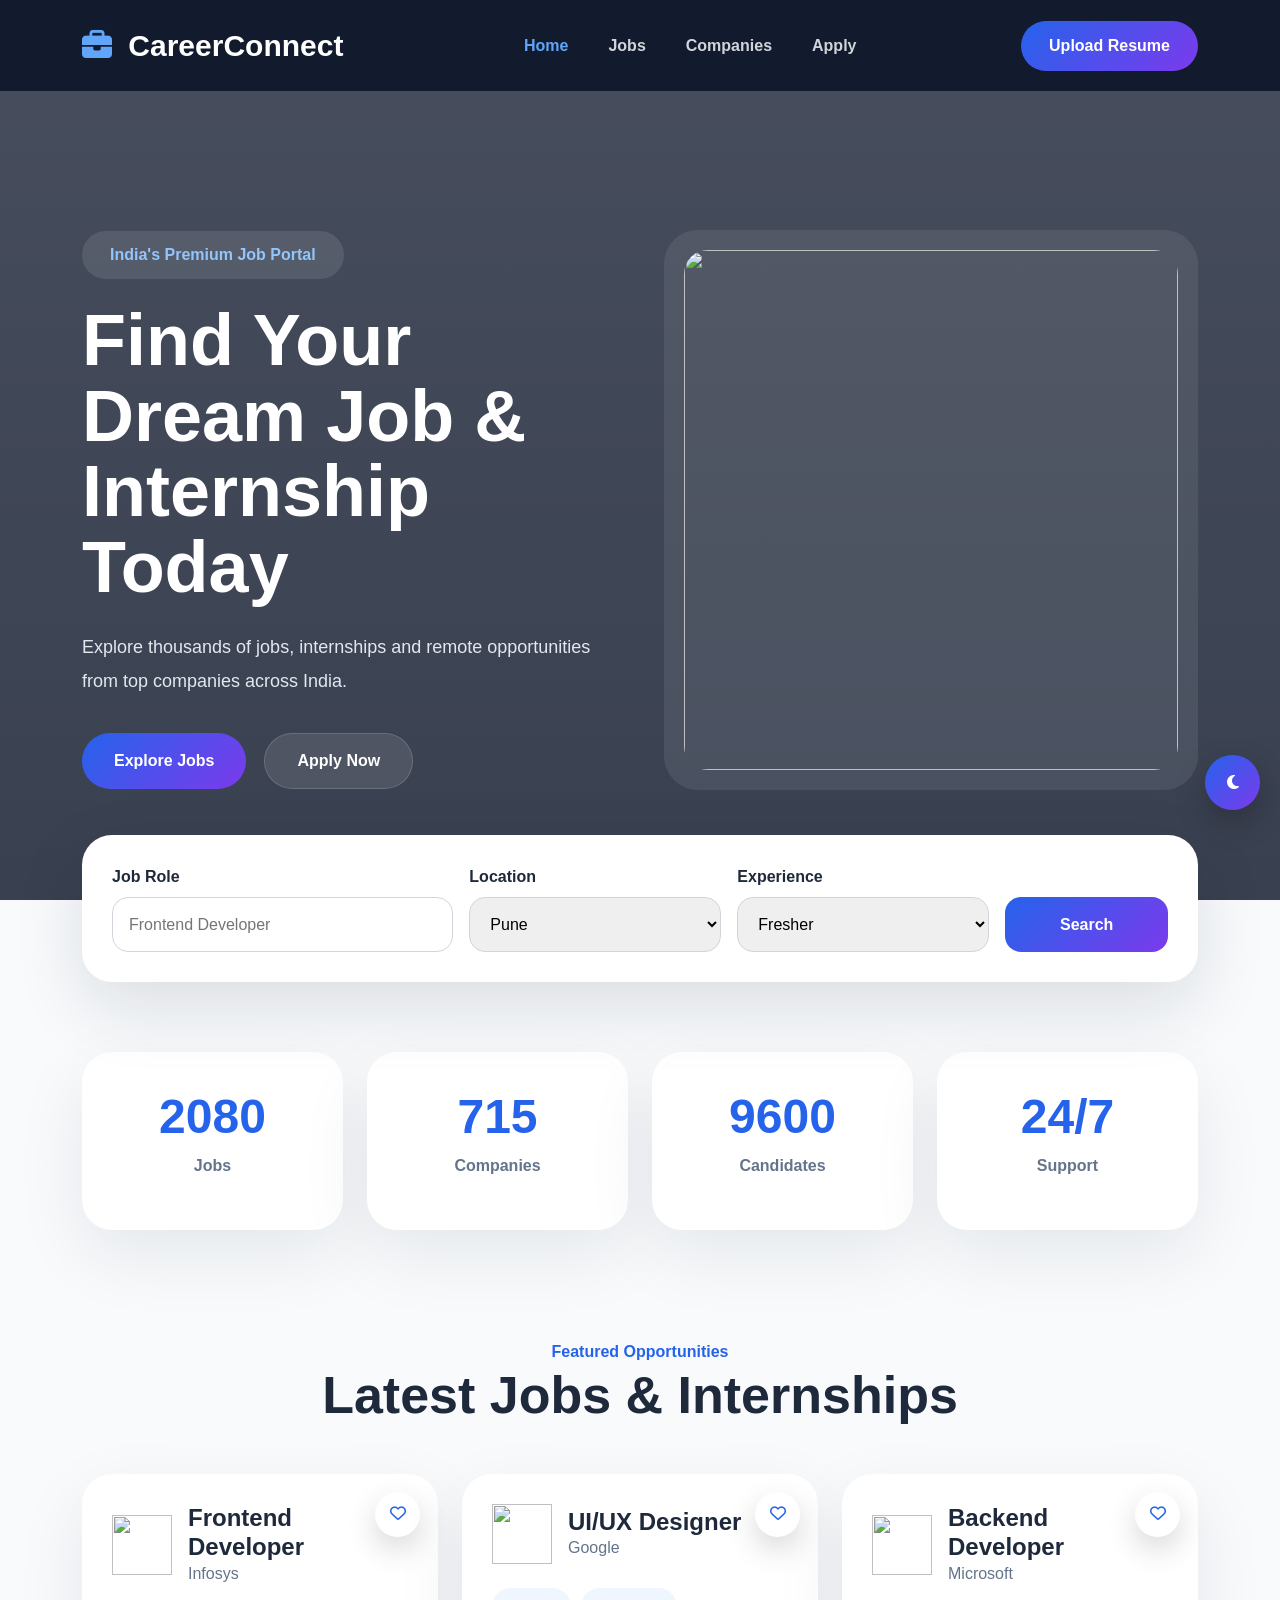
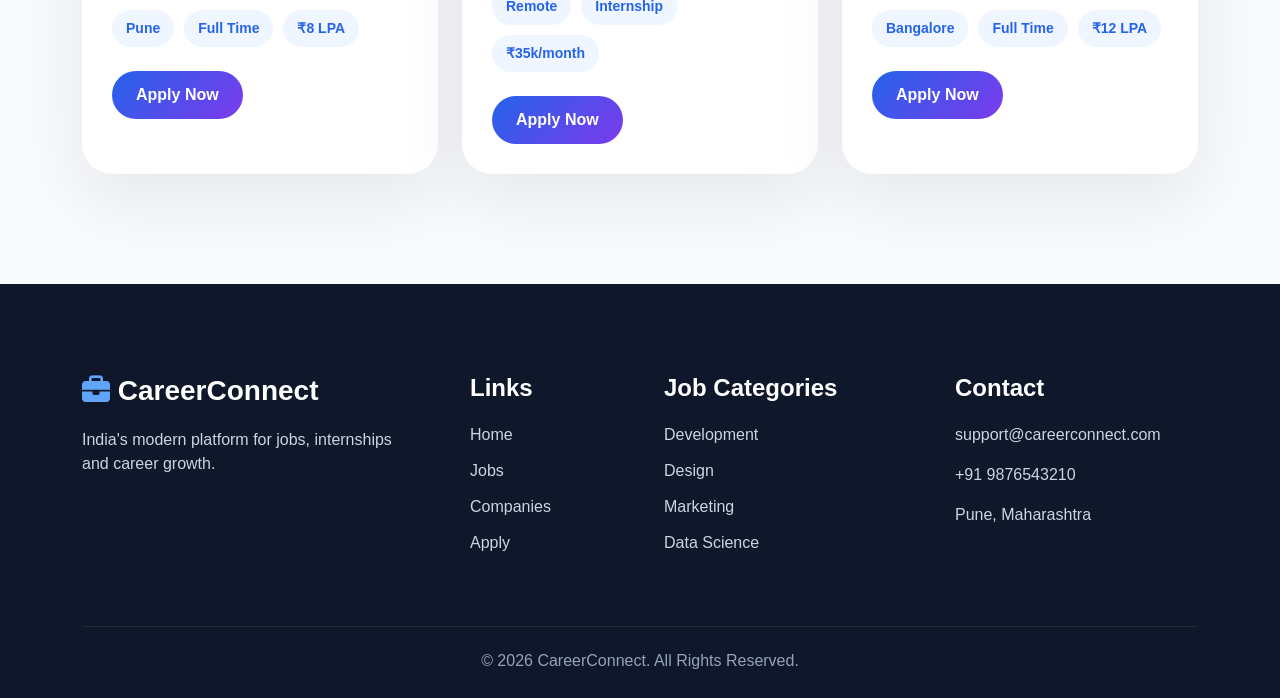
==== index.html @ e8ec550a "Add files via upload" ====
<!DOCTYPE html>
<html lang="en">

<head>
    <meta charset="UTF-8">
    <meta name="viewport" content="width=device-width, initial-scale=1.0">

    <title>CareerConnect - Job Portal</title>

    <link href="https://cdn.jsdelivr.net/npm/bootstrap@5.3.3/dist/css/bootstrap.min.css" rel="stylesheet">

    <link rel="stylesheet" href="https://cdnjs.cloudflare.com/ajax/libs/font-awesome/6.5.1/css/all.min.css">

    <link rel="stylesheet" href="style.css">
</head>

<body>
    <div id="preloader">
        <div class="loader"></div>
    </div>
    <div id="toastBox"></div>

    <button id="themeToggle" class="theme-toggle">
        <i class="fa-solid fa-moon"></i>
    </button>

    <button id="backToTop" class="back-top-btn">
        <i class="fa-solid fa-arrow-up"></i>
    </button>

    <nav class="navbar navbar-expand-lg fixed-top portal-navbar">

        <div class="container">

            <a class="navbar-brand portal-logo" href="index.html">

                <i class="fa-solid fa-briefcase"></i>
                CareerConnect

            </a>

            <button class="navbar-toggler menu-btn" type="button" data-bs-toggle="collapse" data-bs-target="#navbarNav">

                <i class="fa-solid fa-bars"></i>

            </button>

            <div class="collapse navbar-collapse" id="navbarNav">

                <ul class="navbar-nav mx-auto">

                    <li class="nav-item">
                        <a class="nav-link active" href="index.html">

                            Home

                        </a>
                    </li>

                    <li class="nav-item">
                        <a class="nav-link" href="jobs.html">

                            Jobs

                        </a>
                    </li>

                    <li class="nav-item">
                        <a class="nav-link" href="companies.html">

                            Companies

                        </a>
                    </li>

                    <li class="nav-item">
                        <a class="nav-link" href="apply.html">

                            Apply

                        </a>
                    </li>

                </ul>

                <a href="apply.html" class="portal-btn">

                    Upload Resume

                </a>

            </div>

        </div>

    </nav>

    <section class="hero-section">

        <div class="container">

            <div class="row align-items-center g-5">

                <div class="col-lg-6">

                    <span class="hero-tag">

                        India's Premium Job Portal

                    </span>

                    <h1>

                        Find Your Dream Job & Internship Today

                    </h1>

                    <p>

                        Explore thousands of jobs, internships and remote opportunities
                        from top companies across India.

                    </p>

                    <div class="hero-buttons">

                        <a href="jobs.html" class="primary-btn">

                            Explore Jobs

                        </a>

                        <a href="apply.html" class="secondary-btn">

                            Apply Now

                        </a>

                    </div>

                </div>

                <div class="col-lg-6">

                    <div class="hero-image-box">

                        <img
                            src="https://images.unsplash.com/photo-1521737604893-d14cc237f11d?auto=format&fit=crop&w=900&q=80">

                    </div>

                </div>

            </div>

        </div>

    </section>

    <section class="search-section">

        <div class="container">

            <div class="search-box">

                <div class="row g-3 align-items-end">

                    <div class="col-md-4">

                        <label>Job Role</label>

                        <input type="text" placeholder="Frontend Developer">

                    </div>

                    <div class="col-md-3">

                        <label>Location</label>

                        <select>

                            <option>Pune</option>
                            <option>Mumbai</option>
                            <option>Bangalore</option>
                            <option>Remote</option>

                        </select>

                    </div>

                    <div class="col-md-3">

                        <label>Experience</label>

                        <select>

                            <option>Fresher</option>
                            <option>1+ Years</option>
                            <option>3+ Years</option>
                            <option>5+ Years</option>

                        </select>

                    </div>

                    <div class="col-md-2">

                        <button>

                            Search

                        </button>

                    </div>

                </div>

            </div>

        </div>

    </section>

    <section class="stats-section">

        <div class="container">

            <div class="row g-4">

                <div class="col-md-3 col-6">

                    <div class="stat-card">

                        <h3 class="counter" data-target="2500">

                            0

                        </h3>

                        <p>Jobs</p>

                    </div>

                </div>

                <div class="col-md-3 col-6">

                    <div class="stat-card">

                        <h3 class="counter" data-target="850">

                            0

                        </h3>

                        <p>Companies</p>

                    </div>

                </div>

                <div class="col-md-3 col-6">

                    <div class="stat-card">

                        <h3 class="counter" data-target="12000">

                            0

                        </h3>

                        <p>Candidates</p>

                    </div>

                </div>

                <div class="col-md-3 col-6">

                    <div class="stat-card">

                        <h3>24/7</h3>

                        <p>Support</p>

                    </div>

                </div>

            </div>

        </div>

    </section>

    <section class="jobs-section">

        <div class="container">

            <div class="section-title text-center mb-5">

                <span>Featured Opportunities</span>

                <h2>Latest Jobs & Internships</h2>

            </div>

            <div class="row g-4">

                <div class="col-md-6 col-lg-4">

                    <div class="job-card">

                        <div class="job-top">

                            <img src="https://cdn-icons-png.flaticon.com/512/5968/5968705.png">

                            <div>

                                <h4>Frontend Developer</h4>

                                <p>Infosys</p>

                            </div>

                        </div>

                        <div class="job-tags">

                            <span>Pune</span>
                            <span>Full Time</span>
                            <span>₹8 LPA</span>

                        </div>

                        <a href="apply.html" class="job-btn">

                            Apply Now

                        </a>

                    </div>

                </div>

                <div class="col-md-6 col-lg-4">

                    <div class="job-card">

                        <div class="job-top">

                            <img src="https://cdn-icons-png.flaticon.com/512/732/732212.png">

                            <div>

                                <h4>UI/UX Designer</h4>

                                <p>Google</p>

                            </div>

                        </div>

                        <div class="job-tags">

                            <span>Remote</span>
                            <span>Internship</span>
                            <span>₹35k/month</span>

                        </div>

                        <a href="apply.html" class="job-btn">

                            Apply Now

                        </a>

                    </div>

                </div>

                <div class="col-md-6 col-lg-4">

                    <div class="job-card">

                        <div class="job-top">

                            <img src="https://cdn-icons-png.flaticon.com/512/5969/5969044.png">

                            <div>

                                <h4>Backend Developer</h4>

                                <p>Microsoft</p>

                            </div>

                        </div>

                        <div class="job-tags">

                            <span>Bangalore</span>
                            <span>Full Time</span>
                            <span>₹12 LPA</span>

                        </div>

                        <a href="apply.html" class="job-btn">

                            Apply Now

                        </a>

                    </div>

                </div>

            </div>

        </div>

    </section>

    <footer class="portal-footer">

        <div class="container">

            <div class="row g-5">

                <div class="col-lg-4">

                    <h3>

                        <i class="fa-solid fa-briefcase"></i>
                        CareerConnect

                    </h3>

                    <p>

                        India's modern platform for jobs, internships and career growth.

                    </p>

                </div>

                <div class="col-lg-2">

                    <h4>Links</h4>

                    <ul>

                        <li><a href="index.html">Home</a></li>
                        <li><a href="jobs.html">Jobs</a></li>
                        <li><a href="companies.html">Companies</a></li>
                        <li><a href="apply.html">Apply</a></li>

                    </ul>

                </div>

                <div class="col-lg-3">

                    <h4>Job Categories</h4>

                    <ul>

                        <li>Development</li>
                        <li>Design</li>
                        <li>Marketing</li>
                        <li>Data Science</li>

                    </ul>

                </div>

                <div class="col-lg-3">

                    <h4>Contact</h4>

                    <p>support@careerconnect.com</p>
                    <p>+91 9876543210</p>
                    <p>Pune, Maharashtra</p>

                </div>

            </div>

            <div class="footer-bottom">

                <p>
                    © 2026 CareerConnect. All Rights Reserved.
                </p>

            </div>

        </div>

    </footer>

    <script src="https://cdn.jsdelivr.net/npm/bootstrap@5.3.3/dist/js/bootstrap.bundle.min.js"></script>

    <script src="script.js"></script>

</body>

</html>
---- style.css ----
* {
  margin: 0;
  padding: 0;
  box-sizing: border-box;
}

:root {
  --primary: #2563eb;
  --secondary: #7c3aed;
  --dark: #0f172a;
  --light: #f8fafc;
  --white: #ffffff;
  --text: #1e293b;
  --muted: #64748b;
}

body {
  font-family: Arial, sans-serif;
  background: var(--light);
  color: var(--text);
  overflow-x: hidden;
}

/* NAVBAR */

.portal-navbar {
  background: rgba(15, 23, 42, 0.92);
  backdrop-filter: blur(18px);
  padding: 18px 0;
  transition: 0.3s;
}

.portal-logo {
  color: white !important;
  font-size: 30px;
  font-weight: 900;
}

.portal-logo i {
  color: #60a5fa;
  margin-right: 8px;
}

.menu-btn {
  color: white;
  border: none;
  font-size: 24px;
}

.nav-link {
  color: #d1d5db !important;
  margin: 0 12px;
  font-weight: 800;
}

.nav-link:hover,
.nav-link.active {
  color: #60a5fa !important;
}

.portal-btn {
  background: linear-gradient(135deg, var(--primary), var(--secondary));
  color: white;
  text-decoration: none;
  padding: 13px 28px;
  border-radius: 50px;
  font-weight: 900;
}

/* HERO */

.hero-section,
.page-hero {
  min-height: 100vh;
  background:
    linear-gradient(rgba(15, 23, 42, 0.76), rgba(15, 23, 42, 0.82)),
    url("https://images.unsplash.com/photo-1551836022-d5d88e9218df?auto=format&fit=crop&w=1600&q=80");
  background-size: cover;
  background-position: center;
  display: flex;
  align-items: center;
  color: white;
  padding-top: 120px;
}

.page-hero {
  min-height: 55vh;
}

.hero-tag {
  display: inline-block;
  background: rgba(255, 255, 255, 0.1);
  color: #93c5fd;
  padding: 12px 28px;
  border-radius: 50px;
  font-weight: 900;
  margin-bottom: 24px;
}

.hero-section h1,
.page-hero h1 {
  font-size: 72px;
  font-weight: 900;
  line-height: 1.05;
  margin-bottom: 24px;
}

.hero-section p,
.page-hero p {
  color: #e2e8f0;
  font-size: 18px;
  line-height: 1.9;
}

.hero-buttons {
  display: flex;
  gap: 18px;
  margin-top: 35px;
  flex-wrap: wrap;
}

.primary-btn,
.secondary-btn {
  min-height: 56px;
  padding: 0 32px;
  border-radius: 50px;
  display: inline-flex;
  align-items: center;
  justify-content: center;
  text-decoration: none;
  font-weight: 900;
}

.primary-btn {
  background: linear-gradient(135deg, var(--primary), var(--secondary));
  color: white;
}

.secondary-btn {
  background: rgba(255, 255, 255, 0.1);
  color: white;
  border: 1px solid rgba(255, 255, 255, 0.15);
}

.hero-image-box {
  background: rgba(255, 255, 255, 0.08);
  padding: 20px;
  border-radius: 34px;
}

.hero-image-box img {
  width: 100%;
  height: 520px;
  object-fit: cover;
  border-radius: 24px;
}

/* SEARCH */

.search-section {
  margin-top: -65px;
  position: relative;
  z-index: 10;
}

.search-box {
  background: white;
  padding: 30px;
  border-radius: 30px;
  box-shadow: 0 25px 70px rgba(15, 23, 42, 0.12);
}

.search-box label {
  font-weight: 900;
  margin-bottom: 8px;
}

.search-box input,
.search-box select {
  width: 100%;
  height: 55px;
  border: 1px solid #d1d5db;
  border-radius: 16px;
  padding: 0 16px;
}

.search-box button {
  width: 100%;
  height: 55px;
  border: none;
  border-radius: 16px;
  background: linear-gradient(135deg, var(--primary), var(--secondary));
  color: white;
  font-weight: 900;
}

/* STATS */

.stats-section {
  margin-top: 70px;
}

.stat-card {
  background: white;
  border-radius: 30px;
  padding: 36px;
  text-align: center;
  box-shadow: 0 25px 70px rgba(15, 23, 42, 0.08);
}

.stat-card h3 {
  color: var(--primary);
  font-size: 48px;
  font-weight: 900;
}

.stat-card p {
  color: var(--muted);
  font-weight: 800;
}

/* SECTION */

.section-title span {
  color: var(--primary);
  font-weight: 900;
}

.section-title h2 {
  font-size: 52px;
  font-weight: 900;
}

/* JOBS */

.jobs-section {
  padding: 110px 0;
}

.job-card {
  background: white;
  border-radius: 30px;
  padding: 30px;
  box-shadow: 0 25px 70px rgba(15, 23, 42, 0.08);
  height: 100%;
  transition: 0.3s;
}

.job-card:hover {
  transform: translateY(-10px);
}

.job-top {
  display: flex;
  align-items: center;
  gap: 16px;
}

.job-top img {
  width: 60px;
  height: 60px;
}

.job-top h4 {
  font-weight: 900;
  margin: 0;
}

.job-top p {
  margin: 0;
  color: var(--muted);
}

.job-tags {
  display: flex;
  gap: 10px;
  flex-wrap: wrap;
  margin: 24px 0;
}

.job-tags span {
  background: #eff6ff;
  color: var(--primary);
  padding: 8px 14px;
  border-radius: 50px;
  font-weight: 800;
  font-size: 14px;
}

.job-btn {
  display: inline-flex;
  background: linear-gradient(135deg, var(--primary), var(--secondary));
  color: white;
  text-decoration: none;
  padding: 12px 24px;
  border-radius: 50px;
  font-weight: 900;
}

/* COMPANIES */

.companies-section {
  padding: 110px 0;
}

.company-card {
  background: white;
  border-radius: 30px;
  padding: 35px;
  text-align: center;
  box-shadow: 0 25px 70px rgba(15, 23, 42, 0.08);
  height: 100%;
}

.company-card img {
  width: 75px;
  height: 75px;
  margin-bottom: 20px;
}

.company-card h4 {
  font-weight: 900;
}

.company-card p {
  color: var(--muted);
}

.company-card span {
  color: var(--primary);
  font-weight: 900;
}

/* APPLY */

.apply-section {
  padding: 110px 0;
}

.apply-form-box {
  background: white;
  padding: 45px;
  border-radius: 34px;
  box-shadow: 0 25px 70px rgba(15, 23, 42, 0.08);
}

.apply-form-box h2 {
  font-weight: 900;
  margin-bottom: 30px;
}

.portal-input {
  width: 100%;
  border: 1px solid #d1d5db;
  border-radius: 18px;
  padding: 16px;
}

.portal-input:focus {
  border-color: var(--primary);
  box-shadow: none;
}

.resume-upload {
  width: 100%;
  border: 2px dashed #93c5fd;
  border-radius: 22px;
  padding: 35px;
  text-align: center;
  cursor: pointer;
  color: var(--primary);
  font-weight: 900;
  background: #eff6ff;
}

.resume-upload i {
  display: block;
  font-size: 42px;
  margin-bottom: 12px;
}

.resume-upload input {
  display: none;
}

.portal-submit-btn {
  width: 100%;
  height: 58px;
  border: none;
  border-radius: 50px;
  background: linear-gradient(135deg, var(--primary), var(--secondary));
  color: white;
  font-weight: 900;
}

/* FOOTER */

.portal-footer {
  background: var(--dark);
  color: white;
  padding: 80px 0 25px;
}

.portal-footer h3,
.portal-footer h4 {
  font-weight: 900;
  margin-bottom: 20px;
}

.portal-footer h3 i {
  color: #60a5fa;
}

.portal-footer p,
.portal-footer li,
.portal-footer a {
  color: #cbd5e1;
}

.portal-footer ul {
  list-style: none;
  padding: 0;
}

.portal-footer li {
  margin-bottom: 12px;
}

.portal-footer a {
  text-decoration: none;
}

.footer-bottom {
  border-top: 1px solid rgba(255, 255, 255, 0.08);
  margin-top: 40px;
  padding-top: 20px;
  text-align: center;
}

/* PREMIUM FOOTER */

.portal-footer {
  background: #0f172a;
  color: white;
  padding: 90px 0 25px;
}

.footer-about h3 {
  font-size: 34px;
  font-weight: 900;
  margin-bottom: 20px;
}

.footer-about h3 i {
  color: #60a5fa;
}

.footer-about p {
  color: #cbd5e1;
  line-height: 1.9;
}

.footer-socials {
  display: flex;
  gap: 14px;
  margin-top: 25px;
}

.footer-socials a {
  width: 46px;
  height: 46px;
  border-radius: 50%;
  background: rgba(255, 255, 255, 0.08);
  color: white;
  display: flex;
  align-items: center;
  justify-content: center;
  text-decoration: none;
  transition: 0.3s;
}

.footer-socials a:hover {
  background: linear-gradient(135deg, var(--primary), var(--secondary));
  transform: translateY(-4px);
}

.footer-links h4,
.footer-contact h4 {
  font-weight: 900;
  margin-bottom: 22px;
}

.footer-links ul {
  list-style: none;
  padding: 0;
}

.footer-links ul li {
  margin-bottom: 14px;
}

.footer-links ul li a {
  color: #cbd5e1;
  text-decoration: none;
  transition: 0.3s;
}

.footer-links ul li a:hover {
  color: #60a5fa;
  padding-left: 6px;
}

.footer-contact p {
  color: #cbd5e1;
  margin-bottom: 16px;
}

.footer-contact i {
  color: #60a5fa;
  margin-right: 10px;
}

.footer-btn {
  display: inline-flex;
  margin-top: 14px;
  background: linear-gradient(135deg, var(--primary), var(--secondary));
  color: white;
  text-decoration: none;
  padding: 13px 24px;
  border-radius: 50px;
  font-weight: 900;
}

.footer-bottom {
  border-top: 1px solid rgba(255, 255, 255, 0.08);
  margin-top: 55px;
  padding-top: 22px;
  text-align: center;
}

.footer-bottom p {
  margin: 0;
  color: #94a3b8;
}

/* RESPONSIVE */

@media(max-width:991px) {

  .hero-section,
  .page-hero {
    text-align: center;
    padding: 140px 0 90px;
  }

  .hero-section h1,
  .page-hero h1 {
    font-size: 48px;
  }

  .hero-buttons {
    justify-content: center;
  }

  .hero-image-box img {
    height: 420px;
  }
}

@media(max-width:576px) {

  .hero-section h1,
  .page-hero h1 {
    font-size: 36px;
  }

  .section-title h2 {
    font-size: 34px;
  }

  .apply-form-box {
    padding: 28px;
  }

  .portal-btn,
  .primary-btn,
  .secondary-btn {
    width: 100%;
  }
}

/* DAY 3 ADVANCED */

#preloader {
  position: fixed;
  inset: 0;
  background: #0f172a;
  display: flex;
  align-items: center;
  justify-content: center;
  z-index: 99999;
}

.loader {
  width: 65px;
  height: 65px;
  border: 6px solid rgba(255, 255, 255, 0.15);
  border-top-color: #2563eb;
  border-radius: 50%;
  animation: spin 0.8s linear infinite;
}

@keyframes spin {
  to {
    transform: rotate(360deg);
  }
}

#toastBox {
  position: fixed;
  top: 100px;
  right: 20px;
  z-index: 9999;
}

.custom-toast {
  background: linear-gradient(135deg, #2563eb, #7c3aed);
  color: white;
  padding: 14px 24px;
  border-radius: 50px;
  margin-bottom: 12px;
  font-weight: 900;
  box-shadow: 0 12px 35px rgba(0, 0, 0, 0.25);
}

.theme-toggle,
.back-top-btn {
  position: fixed;
  right: 20px;
  width: 55px;
  height: 55px;
  border: none;
  border-radius: 50%;
  background: linear-gradient(135deg, #2563eb, #7c3aed);
  color: white;
  z-index: 999;
  box-shadow: 0 12px 30px rgba(0, 0, 0, 0.25);
}

.theme-toggle {
  bottom: 90px;
}

.back-top-btn {
  bottom: 20px;
  opacity: 0;
  visibility: hidden;
  transition: 0.3s;
}

.back-top-btn.show {
  opacity: 1;
  visibility: visible;
}

.job-search-box input {
  width: 100%;
  max-width: 520px;
  height: 58px;
  border: none;
  border-radius: 50px;
  padding: 0 24px;
  background: white;
  box-shadow: 0 18px 45px rgba(15, 23, 42, 0.08);
  outline: none;
}

.job-card {
  position: relative;
}

.save-job-btn {
  position: absolute;
  top: 18px;
  right: 18px;
  width: 45px;
  height: 45px;
  border: none;
  border-radius: 50%;
  background: white;
  color: #2563eb;
  box-shadow: 0 12px 30px rgba(0, 0, 0, 0.16);
}

.save-job-btn.active {
  background: #2563eb;
  color: white;
}

.faq-section {
  background: #f8fafc;
  padding: 90px 0;
}

.faq-box {
  max-width: 850px;
  margin: auto;
}

.faq-item {
  background: white;
  border-radius: 22px;
  padding: 22px;
  margin-bottom: 18px;
  box-shadow: 0 12px 35px rgba(15, 23, 42, 0.06);
}

.faq-question {
  display: flex;
  justify-content: space-between;
  align-items: center;
  cursor: pointer;
}

.faq-question h5 {
  margin: 0;
  font-weight: 900;
}

.faq-answer {
  max-height: 0;
  overflow: hidden;
  transition: 0.3s;
}

.faq-item.active .faq-answer {
  max-height: 180px;
  padding-top: 18px;
}

.dark-mode {
  background: #020617;
  color: white;
}

.dark-mode .jobs-section,
.dark-mode .companies-section,
.dark-mode .apply-section,
.dark-mode .stats-section,
.dark-mode .faq-section {
  background: #020617 !important;
}

.dark-mode .job-card,
.dark-mode .company-card,
.dark-mode .apply-form-box,
.dark-mode .stat-card,
.dark-mode .faq-item {
  background: #111827;
  color: white;
}

.dark-mode .job-top p,
.dark-mode .company-card p,
.dark-mode .stat-card p,
.dark-mode .faq-answer p {
  color: #cbd5e1;
}

.dark-mode .portal-input,
.dark-mode .job-search-box input,
.dark-mode .search-box input,
.dark-mode .search-box select {
  background: #020617;
  color: white;
  border-color: #334155;
}

.dark-mode .search-box {
  background: #111827;
}

@media(max-width:576px) {
  #toastBox {
    left: 15px;
    right: 15px;
  }

  .custom-toast {
    text-align: center;
  }
}
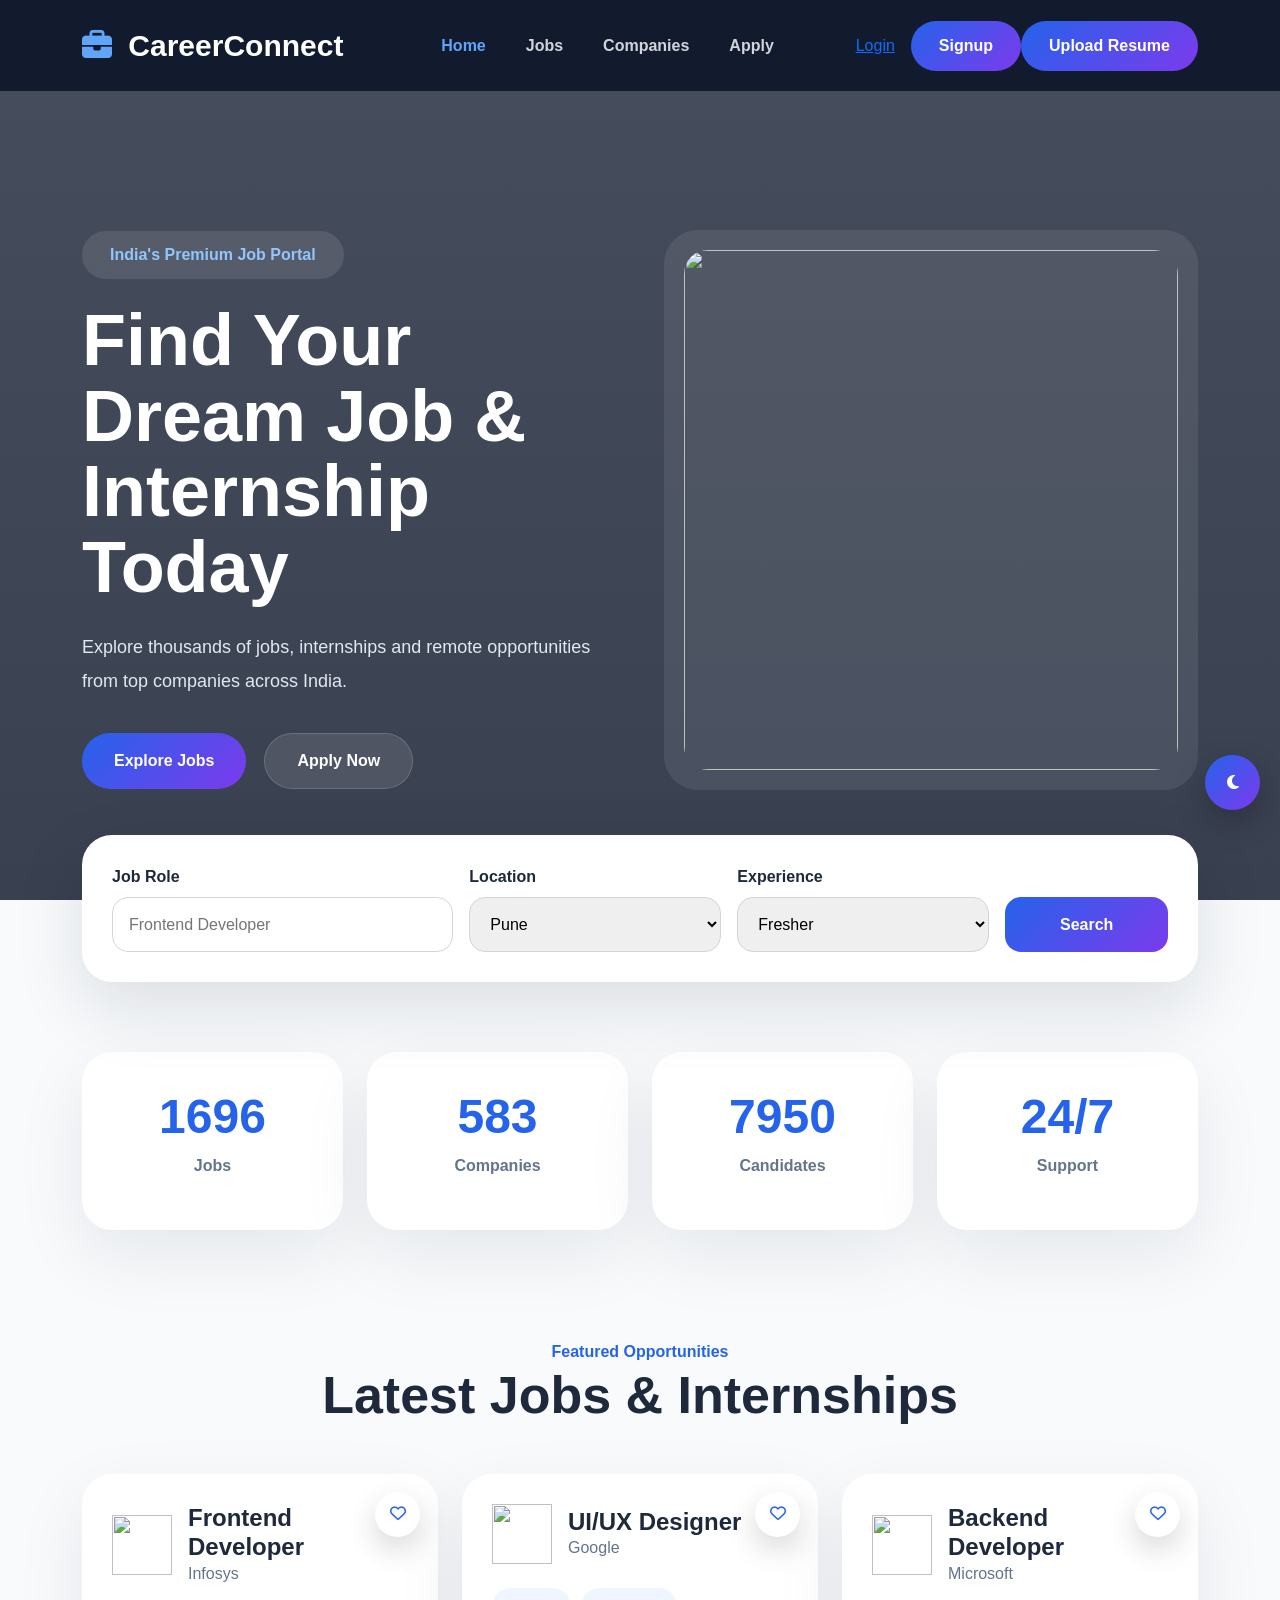
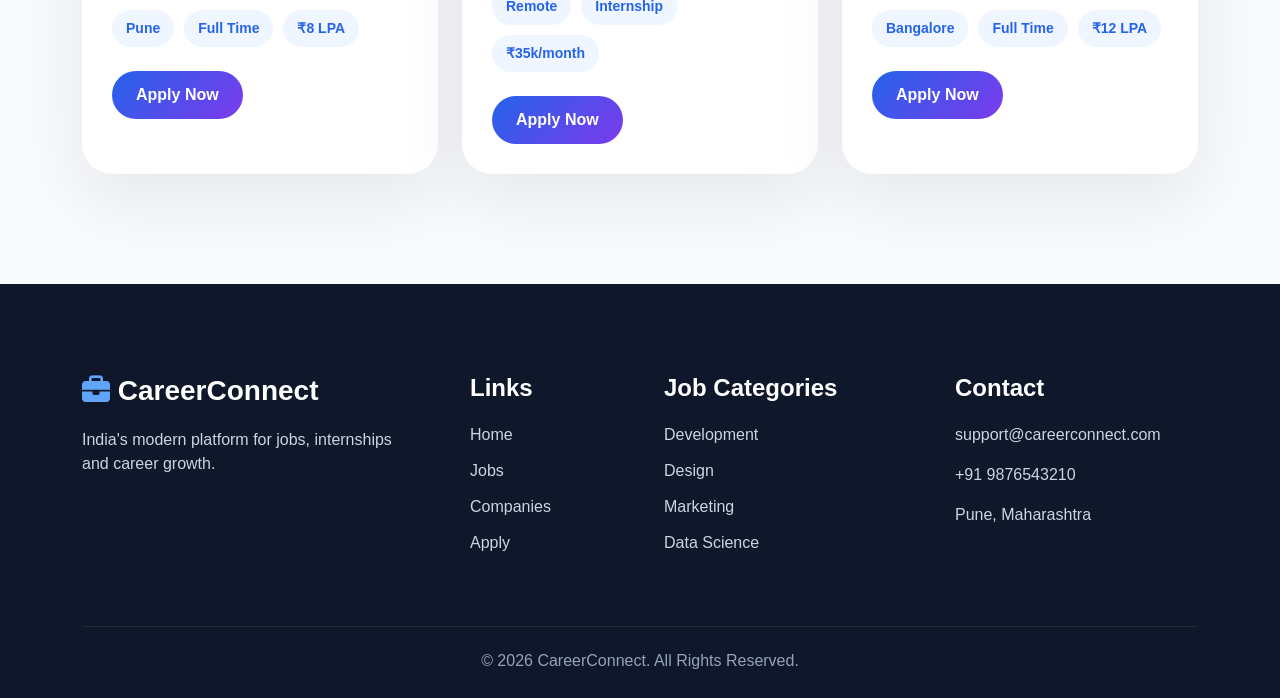
==== commit 9acf8a7e: "Update index.html" ====
--- a/index.html
+++ b/index.html
@@ -82,12 +82,28 @@
                     </li>
 
                 </ul>
+                <div class="d-flex align-items-center gap-3">
+
+    <a href="login.html" class="login-btn">
+
+        Login
+
+    </a>
+
+    <a href="signup.html" class="portal-btn">
+
+        Signup
+
+    </a>
+
+</div>
 
                 <a href="apply.html" class="portal-btn">
 
                     Upload Resume
 
                 </a>
+                
 
             </div>
 
@@ -504,4 +520,4 @@
 
 </body>
 
-</html>+</html>
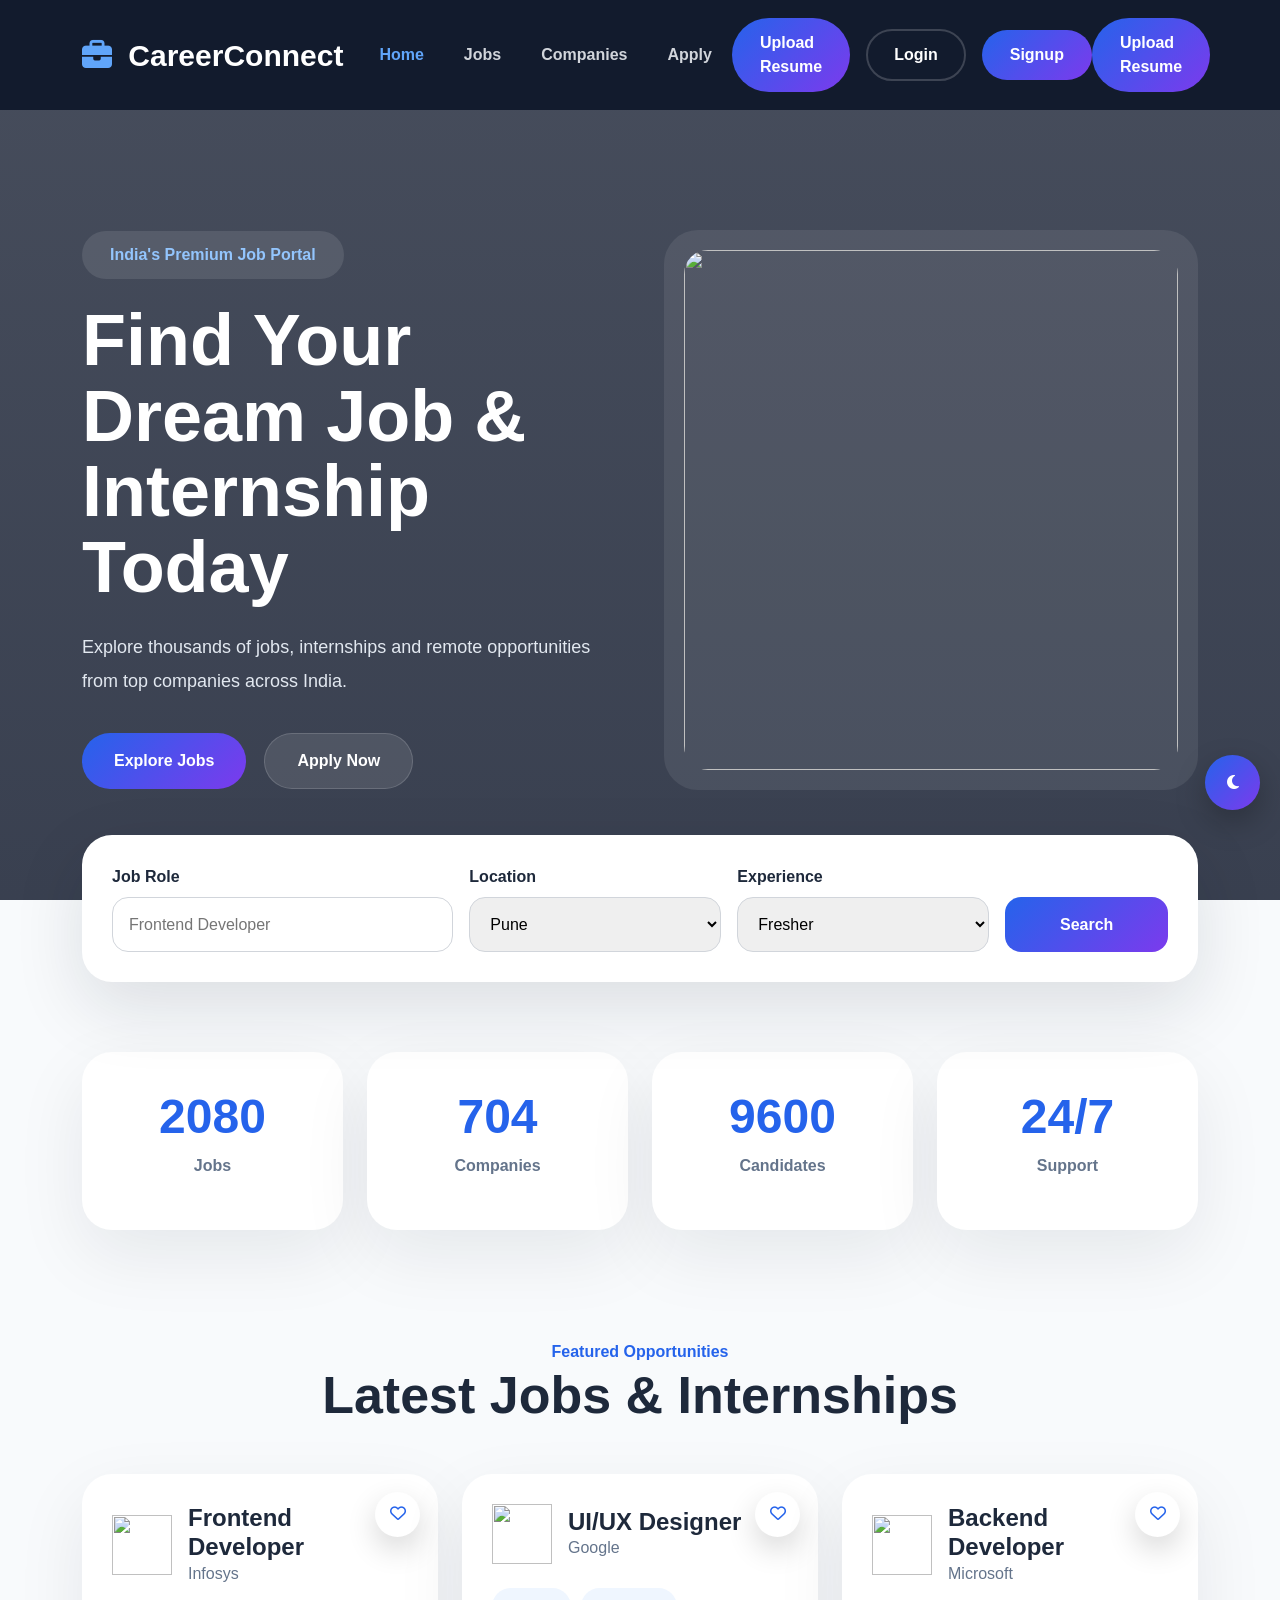
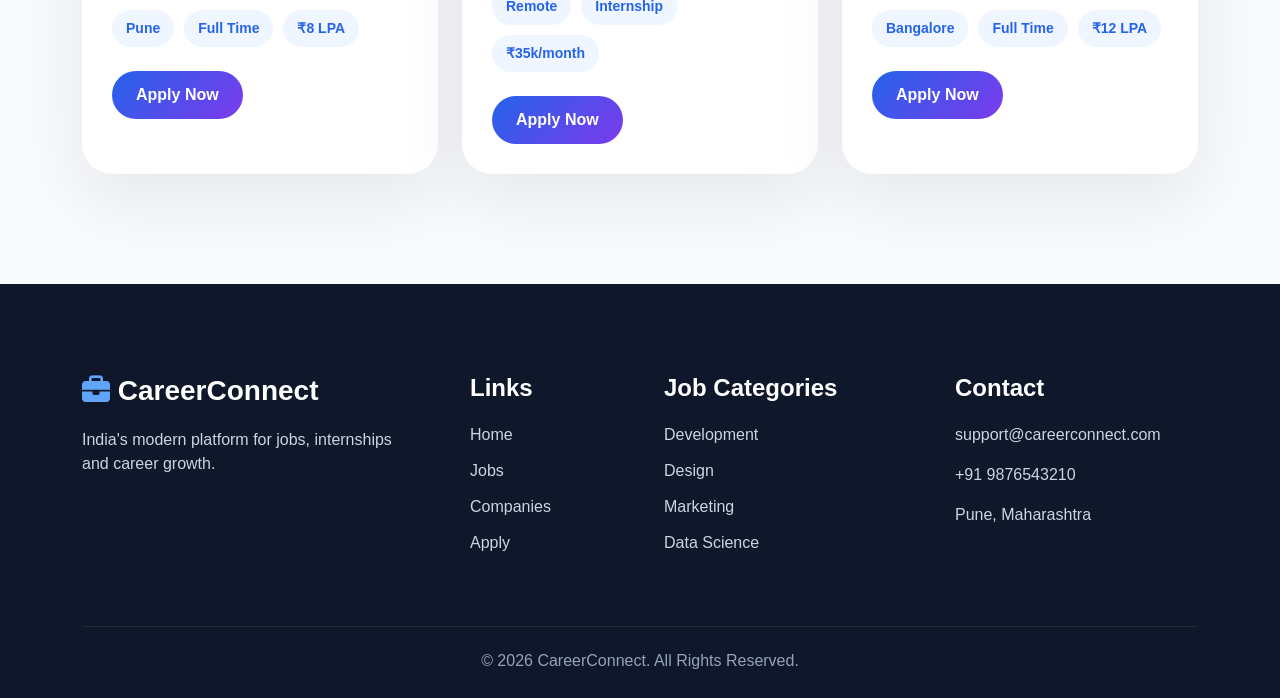
==== commit 68f8b9a1: "Update index.html" ====
--- a/index.html
+++ b/index.html
@@ -83,6 +83,11 @@
 
                 </ul>
                 <div class="d-flex align-items-center gap-3">
+                     <a href="apply.html" class="portal-btn">
+
+                    Upload Resume
+
+                </a>
 
     <a href="login.html" class="login-btn">
 
--- a/style.css
+++ b/style.css
@@ -65,6 +65,30 @@
   padding: 13px 28px;
   border-radius: 50px;
   font-weight: 900;
+}
+/* LOGIN BUTTON */
+
+.login-btn{
+  min-height:52px;
+  padding:0 26px;
+  border-radius:50px;
+  border:2px solid rgba(255,255,255,0.18);
+  color:white;
+  text-decoration:none;
+  font-weight:900;
+  display:flex;
+  align-items:center;
+  justify-content:center;
+  transition:0.3s;
+}
+
+.login-btn:hover{
+  background:white;
+  color:#2563eb;
+}
+
+.dark-mode .login-btn{
+  border-color:#334155;
 }
 
 /* HERO */
@@ -789,4 +813,4 @@
   .custom-toast {
     text-align: center;
   }
-}+}
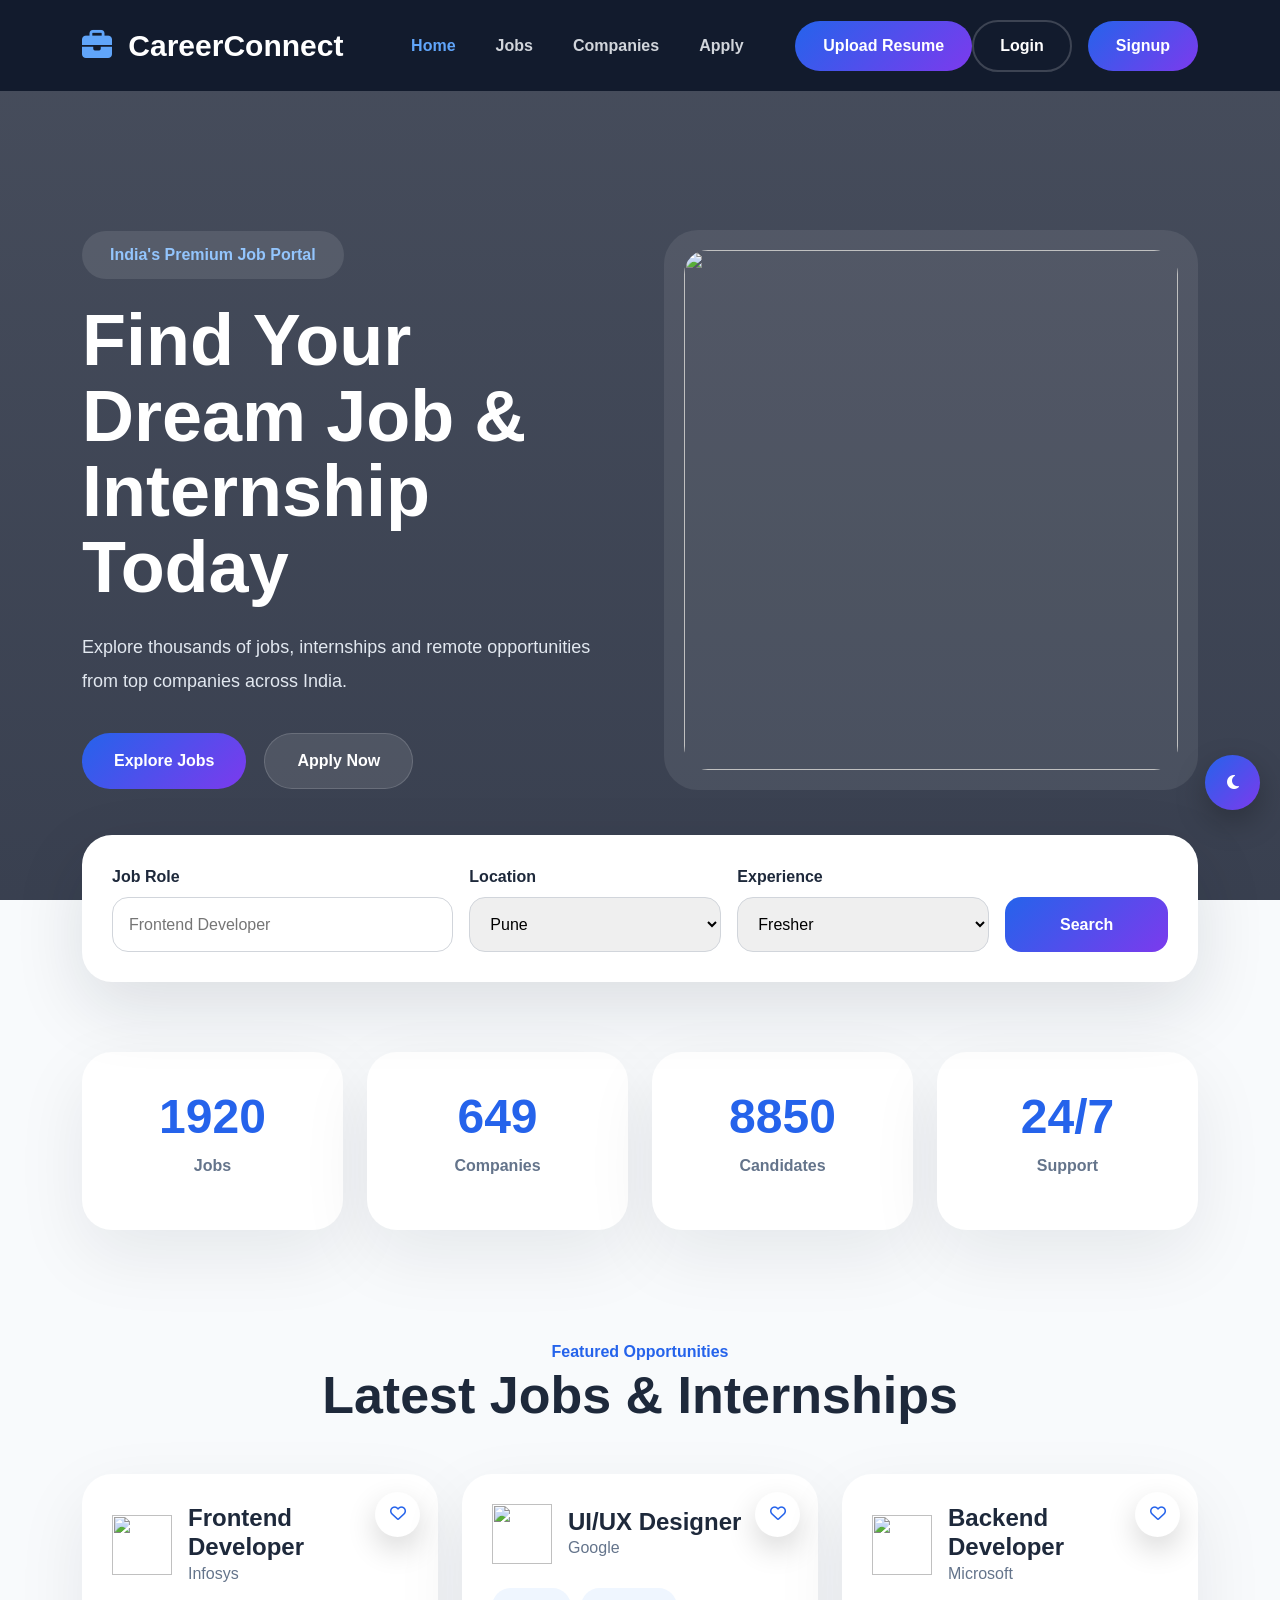
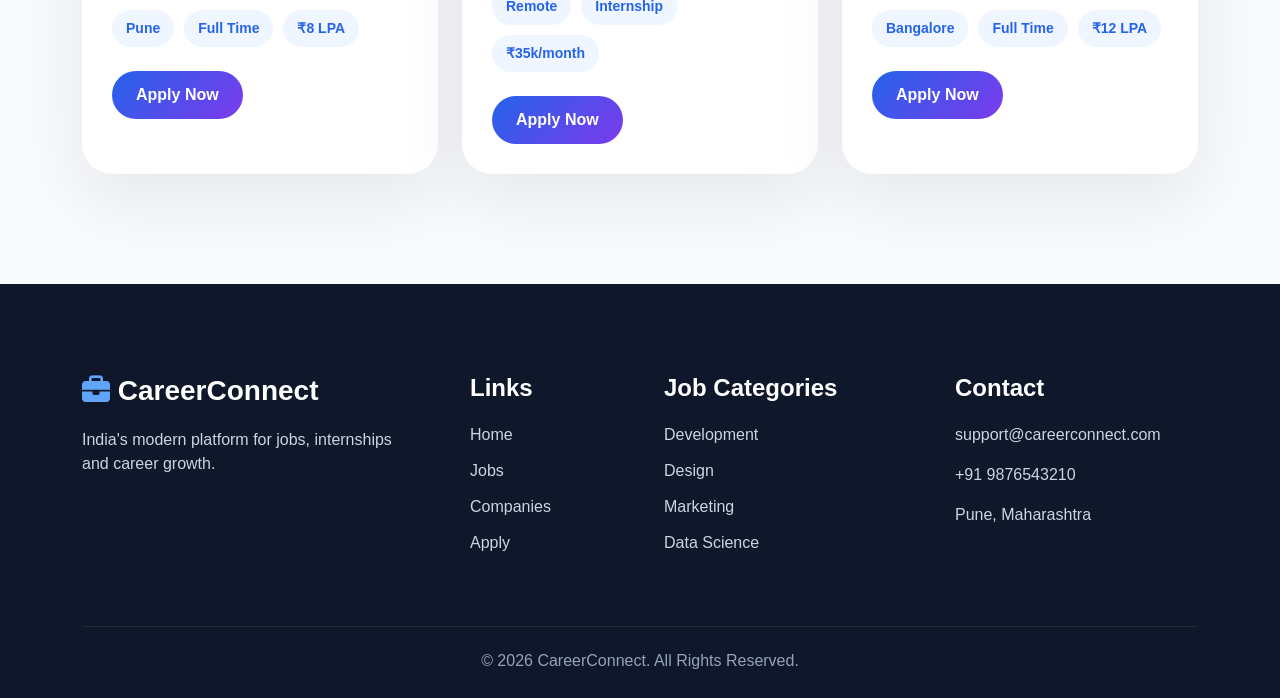
==== commit 8e1c4c29: "Update index.html" ====
--- a/index.html
+++ b/index.html
@@ -82,33 +82,27 @@
                     </li>
 
                 </ul>
+
+                <a href="apply.html" class="portal-btn">
+
+                    Upload Resume
+
+                </a>
                 <div class="d-flex align-items-center gap-3">
-                     <a href="apply.html" class="portal-btn">
-
-                    Upload Resume
-
-                </a>
-
-    <a href="login.html" class="login-btn">
-
-        Login
-
-    </a>
-
-    <a href="signup.html" class="portal-btn">
-
-        Signup
-
-    </a>
-
-</div>
-
-                <a href="apply.html" class="portal-btn">
-
-                    Upload Resume
-
-                </a>
-                
+
+                    <a href="login.html" class="login-btn">
+
+                        Login
+
+                    </a>
+
+                    <a href="signup.html" class="portal-btn">
+
+                        Signup
+
+                    </a>
+
+                </div>
 
             </div>
 
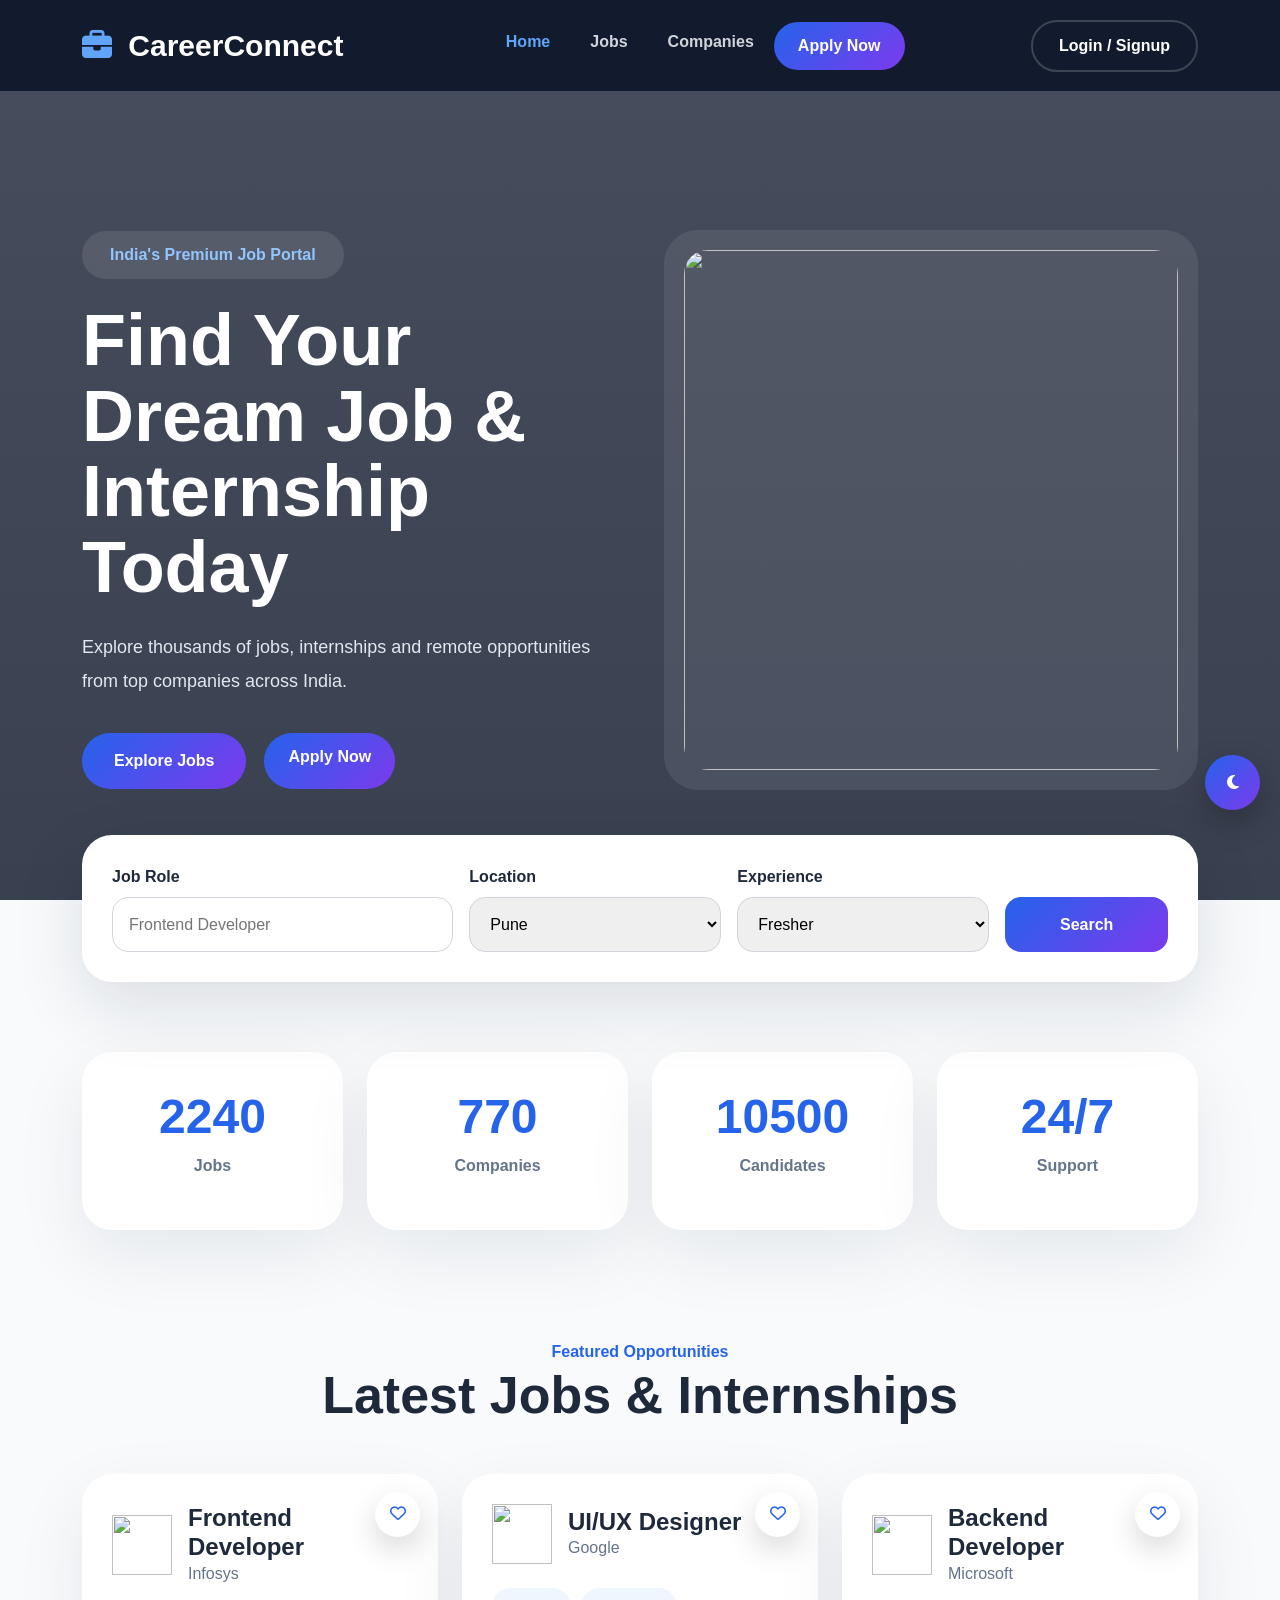
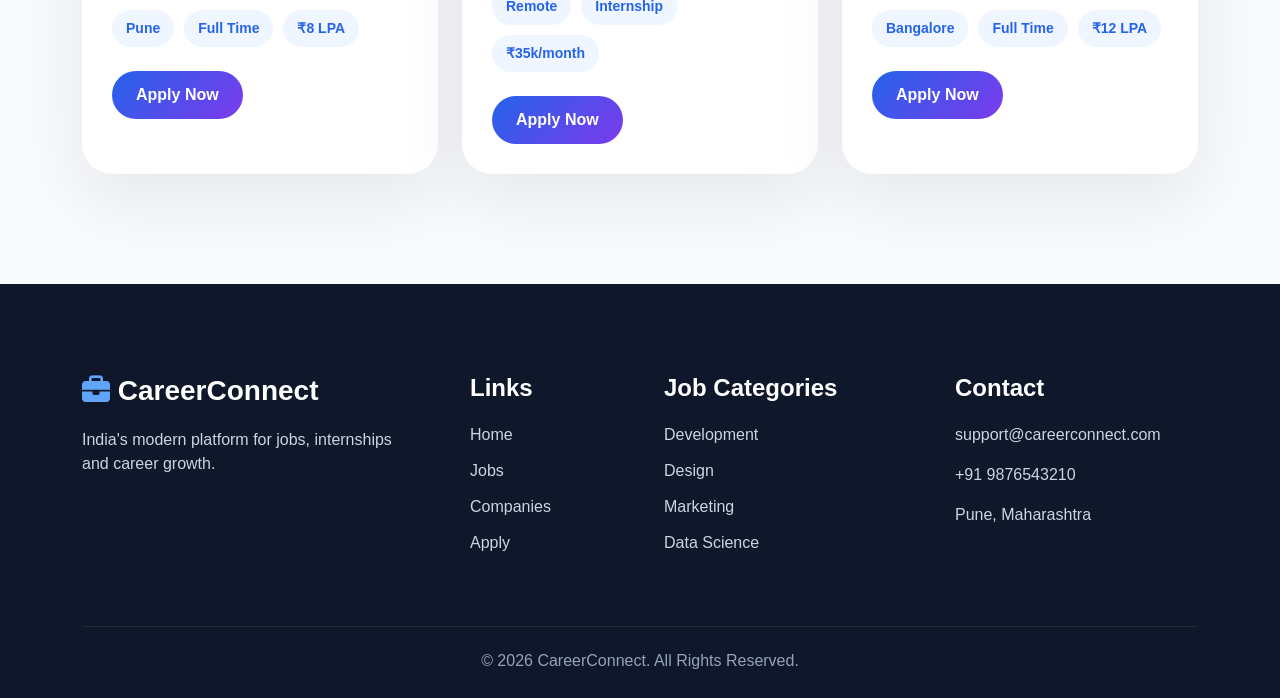
==== commit b7701a1e: "Update index.html" ====
--- a/index.html
+++ b/index.html
@@ -74,37 +74,20 @@
                     </li>
 
                     <li class="nav-item">
-                        <a class="nav-link" href="apply.html">
-
-                            Apply
-
+                        <a href="#" class="job-btn apply-check-btn">
+                            Apply Now
                         </a>
                     </li>
 
                 </ul>
 
-                <a href="apply.html" class="portal-btn">
-
-                    Upload Resume
-
-                </a>
                 <div class="d-flex align-items-center gap-3">
-
-                    <a href="login.html" class="login-btn">
-
-                        Login
-
-                    </a>
-
-                    <a href="signup.html" class="portal-btn">
-
-                        Signup
-
-                    </a>
-
-                </div>
-
-            </div>
+                    <a href="auth.html" class="login-btn">Login / Signup</a>
+                </div>
+
+            </div>
+
+        </div>
 
         </div>
 
@@ -145,10 +128,8 @@
 
                         </a>
 
-                        <a href="apply.html" class="secondary-btn">
-
+                        <a href="#" class="job-btn apply-check-btn">
                             Apply Now
-
                         </a>
 
                     </div>
@@ -348,10 +329,8 @@
 
                         </div>
 
-                        <a href="apply.html" class="job-btn">
-
+                        <a href="#" class="job-btn apply-check-btn">
                             Apply Now
-
                         </a>
 
                     </div>
@@ -384,10 +363,8 @@
 
                         </div>
 
-                        <a href="apply.html" class="job-btn">
-
+                        <a href="#" class="job-btn apply-check-btn">
                             Apply Now
-
                         </a>
 
                     </div>
@@ -420,10 +397,8 @@
 
                         </div>
 
-                        <a href="apply.html" class="job-btn">
-
+                        <a href="#" class="job-btn apply-check-btn">
                             Apply Now
-
                         </a>
 
                     </div>
--- a/style.css
+++ b/style.css
@@ -65,6 +65,730 @@
   padding: 13px 28px;
   border-radius: 50px;
   font-weight: 900;
+}
+
+/* HERO */
+
+.hero-section,
+.page-hero {
+  min-height: 100vh;
+  background:
+    linear-gradient(rgba(15, 23, 42, 0.76), rgba(15, 23, 42, 0.82)),
+    url("https://images.unsplash.com/photo-1551836022-d5d88e9218df?auto=format&fit=crop&w=1600&q=80");
+  background-size: cover;
+  background-position: center;
+  display: flex;
+  align-items: center;
+  color: white;
+  padding-top: 120px;
+}
+
+.page-hero {
+  min-height: 55vh;
+}
+
+.hero-tag {
+  display: inline-block;
+  background: rgba(255, 255, 255, 0.1);
+  color: #93c5fd;
+  padding: 12px 28px;
+  border-radius: 50px;
+  font-weight: 900;
+  margin-bottom: 24px;
+}
+
+.hero-section h1,
+.page-hero h1 {
+  font-size: 72px;
+  font-weight: 900;
+  line-height: 1.05;
+  margin-bottom: 24px;
+}
+
+.hero-section p,
+.page-hero p {
+  color: #e2e8f0;
+  font-size: 18px;
+  line-height: 1.9;
+}
+
+.hero-buttons {
+  display: flex;
+  gap: 18px;
+  margin-top: 35px;
+  flex-wrap: wrap;
+}
+
+.primary-btn,
+.secondary-btn {
+  min-height: 56px;
+  padding: 0 32px;
+  border-radius: 50px;
+  display: inline-flex;
+  align-items: center;
+  justify-content: center;
+  text-decoration: none;
+  font-weight: 900;
+}
+
+.primary-btn {
+  background: linear-gradient(135deg, var(--primary), var(--secondary));
+  color: white;
+}
+
+.secondary-btn {
+  background: rgba(255, 255, 255, 0.1);
+  color: white;
+  border: 1px solid rgba(255, 255, 255, 0.15);
+}
+
+.hero-image-box {
+  background: rgba(255, 255, 255, 0.08);
+  padding: 20px;
+  border-radius: 34px;
+}
+
+.hero-image-box img {
+  width: 100%;
+  height: 520px;
+  object-fit: cover;
+  border-radius: 24px;
+}
+
+/* SEARCH */
+
+.search-section {
+  margin-top: -65px;
+  position: relative;
+  z-index: 10;
+}
+
+.search-box {
+  background: white;
+  padding: 30px;
+  border-radius: 30px;
+  box-shadow: 0 25px 70px rgba(15, 23, 42, 0.12);
+}
+
+.search-box label {
+  font-weight: 900;
+  margin-bottom: 8px;
+}
+
+.search-box input,
+.search-box select {
+  width: 100%;
+  height: 55px;
+  border: 1px solid #d1d5db;
+  border-radius: 16px;
+  padding: 0 16px;
+}
+
+.search-box button {
+  width: 100%;
+  height: 55px;
+  border: none;
+  border-radius: 16px;
+  background: linear-gradient(135deg, var(--primary), var(--secondary));
+  color: white;
+  font-weight: 900;
+}
+
+/* STATS */
+
+.stats-section {
+  margin-top: 70px;
+}
+
+.stat-card {
+  background: white;
+  border-radius: 30px;
+  padding: 36px;
+  text-align: center;
+  box-shadow: 0 25px 70px rgba(15, 23, 42, 0.08);
+}
+
+.stat-card h3 {
+  color: var(--primary);
+  font-size: 48px;
+  font-weight: 900;
+}
+
+.stat-card p {
+  color: var(--muted);
+  font-weight: 800;
+}
+
+/* SECTION */
+
+.section-title span {
+  color: var(--primary);
+  font-weight: 900;
+}
+
+.section-title h2 {
+  font-size: 52px;
+  font-weight: 900;
+}
+
+/* JOBS */
+
+.jobs-section {
+  padding: 110px 0;
+}
+
+.job-card {
+  background: white;
+  border-radius: 30px;
+  padding: 30px;
+  box-shadow: 0 25px 70px rgba(15, 23, 42, 0.08);
+  height: 100%;
+  transition: 0.3s;
+}
+
+.job-card:hover {
+  transform: translateY(-10px);
+}
+
+.job-top {
+  display: flex;
+  align-items: center;
+  gap: 16px;
+}
+
+.job-top img {
+  width: 60px;
+  height: 60px;
+}
+
+.job-top h4 {
+  font-weight: 900;
+  margin: 0;
+}
+
+.job-top p {
+  margin: 0;
+  color: var(--muted);
+}
+
+.job-tags {
+  display: flex;
+  gap: 10px;
+  flex-wrap: wrap;
+  margin: 24px 0;
+}
+
+.job-tags span {
+  background: #eff6ff;
+  color: var(--primary);
+  padding: 8px 14px;
+  border-radius: 50px;
+  font-weight: 800;
+  font-size: 14px;
+}
+
+.job-btn {
+  display: inline-flex;
+  background: linear-gradient(135deg, var(--primary), var(--secondary));
+  color: white;
+  text-decoration: none;
+  padding: 12px 24px;
+  border-radius: 50px;
+  font-weight: 900;
+}
+
+/* COMPANIES */
+
+.companies-section {
+  padding: 110px 0;
+}
+
+.company-card {
+  background: white;
+  border-radius: 30px;
+  padding: 35px;
+  text-align: center;
+  box-shadow: 0 25px 70px rgba(15, 23, 42, 0.08);
+  height: 100%;
+}
+
+.company-card img {
+  width: 75px;
+  height: 75px;
+  margin-bottom: 20px;
+}
+
+.company-card h4 {
+  font-weight: 900;
+}
+
+.company-card p {
+  color: var(--muted);
+}
+
+.company-card span {
+  color: var(--primary);
+  font-weight: 900;
+}
+
+/* APPLY */
+
+.apply-section {
+  padding: 110px 0;
+}
+
+.apply-form-box {
+  background: white;
+  padding: 45px;
+  border-radius: 34px;
+  box-shadow: 0 25px 70px rgba(15, 23, 42, 0.08);
+}
+
+.apply-form-box h2 {
+  font-weight: 900;
+  margin-bottom: 30px;
+}
+
+.portal-input {
+  width: 100%;
+  border: 1px solid #d1d5db;
+  border-radius: 18px;
+  padding: 16px;
+}
+
+.portal-input:focus {
+  border-color: var(--primary);
+  box-shadow: none;
+}
+
+.resume-upload {
+  width: 100%;
+  border: 2px dashed #93c5fd;
+  border-radius: 22px;
+  padding: 35px;
+  text-align: center;
+  cursor: pointer;
+  color: var(--primary);
+  font-weight: 900;
+  background: #eff6ff;
+}
+
+.resume-upload i {
+  display: block;
+  font-size: 42px;
+  margin-bottom: 12px;
+}
+
+.resume-upload input {
+  display: none;
+}
+
+.portal-submit-btn {
+  width: 100%;
+  height: 58px;
+  border: none;
+  border-radius: 50px;
+  background: linear-gradient(135deg, var(--primary), var(--secondary));
+  color: white;
+  font-weight: 900;
+}
+
+/* FOOTER */
+
+.portal-footer {
+  background: var(--dark);
+  color: white;
+  padding: 80px 0 25px;
+}
+
+.portal-footer h3,
+.portal-footer h4 {
+  font-weight: 900;
+  margin-bottom: 20px;
+}
+
+.portal-footer h3 i {
+  color: #60a5fa;
+}
+
+.portal-footer p,
+.portal-footer li,
+.portal-footer a {
+  color: #cbd5e1;
+}
+
+.portal-footer ul {
+  list-style: none;
+  padding: 0;
+}
+
+.portal-footer li {
+  margin-bottom: 12px;
+}
+
+.portal-footer a {
+  text-decoration: none;
+}
+
+.footer-bottom {
+  border-top: 1px solid rgba(255, 255, 255, 0.08);
+  margin-top: 40px;
+  padding-top: 20px;
+  text-align: center;
+}
+
+/* PREMIUM FOOTER */
+
+.portal-footer {
+  background: #0f172a;
+  color: white;
+  padding: 90px 0 25px;
+}
+
+.footer-about h3 {
+  font-size: 34px;
+  font-weight: 900;
+  margin-bottom: 20px;
+}
+
+.footer-about h3 i {
+  color: #60a5fa;
+}
+
+.footer-about p {
+  color: #cbd5e1;
+  line-height: 1.9;
+}
+
+.footer-socials {
+  display: flex;
+  gap: 14px;
+  margin-top: 25px;
+}
+
+.footer-socials a {
+  width: 46px;
+  height: 46px;
+  border-radius: 50%;
+  background: rgba(255, 255, 255, 0.08);
+  color: white;
+  display: flex;
+  align-items: center;
+  justify-content: center;
+  text-decoration: none;
+  transition: 0.3s;
+}
+
+.footer-socials a:hover {
+  background: linear-gradient(135deg, var(--primary), var(--secondary));
+  transform: translateY(-4px);
+}
+
+.footer-links h4,
+.footer-contact h4 {
+  font-weight: 900;
+  margin-bottom: 22px;
+}
+
+.footer-links ul {
+  list-style: none;
+  padding: 0;
+}
+
+.footer-links ul li {
+  margin-bottom: 14px;
+}
+
+.footer-links ul li a {
+  color: #cbd5e1;
+  text-decoration: none;
+  transition: 0.3s;
+}
+
+.footer-links ul li a:hover {
+  color: #60a5fa;
+  padding-left: 6px;
+}
+
+.footer-contact p {
+  color: #cbd5e1;
+  margin-bottom: 16px;
+}
+
+.footer-contact i {
+  color: #60a5fa;
+  margin-right: 10px;
+}
+
+.footer-btn {
+  display: inline-flex;
+  margin-top: 14px;
+  background: linear-gradient(135deg, var(--primary), var(--secondary));
+  color: white;
+  text-decoration: none;
+  padding: 13px 24px;
+  border-radius: 50px;
+  font-weight: 900;
+}
+
+.footer-bottom {
+  border-top: 1px solid rgba(255, 255, 255, 0.08);
+  margin-top: 55px;
+  padding-top: 22px;
+  text-align: center;
+}
+
+.footer-bottom p {
+  margin: 0;
+  color: #94a3b8;
+}
+
+/* RESPONSIVE */
+
+@media(max-width:991px) {
+
+  .hero-section,
+  .page-hero {
+    text-align: center;
+    padding: 140px 0 90px;
+  }
+
+  .hero-section h1,
+  .page-hero h1 {
+    font-size: 48px;
+  }
+
+  .hero-buttons {
+    justify-content: center;
+  }
+
+  .hero-image-box img {
+    height: 420px;
+  }
+}
+
+@media(max-width:576px) {
+
+  .hero-section h1,
+  .page-hero h1 {
+    font-size: 36px;
+  }
+
+  .section-title h2 {
+    font-size: 34px;
+  }
+
+  .apply-form-box {
+    padding: 28px;
+  }
+
+  .portal-btn,
+  .primary-btn,
+  .secondary-btn {
+    width: 100%;
+  }
+}
+
+/* DAY 3 ADVANCED */
+
+#preloader {
+  position: fixed;
+  inset: 0;
+  background: #0f172a;
+  display: flex;
+  align-items: center;
+  justify-content: center;
+  z-index: 99999;
+}
+
+.loader {
+  width: 65px;
+  height: 65px;
+  border: 6px solid rgba(255, 255, 255, 0.15);
+  border-top-color: #2563eb;
+  border-radius: 50%;
+  animation: spin 0.8s linear infinite;
+}
+
+@keyframes spin {
+  to {
+    transform: rotate(360deg);
+  }
+}
+
+#toastBox {
+  position: fixed;
+  top: 100px;
+  right: 20px;
+  z-index: 9999;
+}
+
+.custom-toast {
+  background: linear-gradient(135deg, #2563eb, #7c3aed);
+  color: white;
+  padding: 14px 24px;
+  border-radius: 50px;
+  margin-bottom: 12px;
+  font-weight: 900;
+  box-shadow: 0 12px 35px rgba(0, 0, 0, 0.25);
+}
+
+.theme-toggle,
+.back-top-btn {
+  position: fixed;
+  right: 20px;
+  width: 55px;
+  height: 55px;
+  border: none;
+  border-radius: 50%;
+  background: linear-gradient(135deg, #2563eb, #7c3aed);
+  color: white;
+  z-index: 999;
+  box-shadow: 0 12px 30px rgba(0, 0, 0, 0.25);
+}
+
+.theme-toggle {
+  bottom: 90px;
+}
+
+.back-top-btn {
+  bottom: 20px;
+  opacity: 0;
+  visibility: hidden;
+  transition: 0.3s;
+}
+
+.back-top-btn.show {
+  opacity: 1;
+  visibility: visible;
+}
+
+.job-search-box input {
+  width: 100%;
+  max-width: 520px;
+  height: 58px;
+  border: none;
+  border-radius: 50px;
+  padding: 0 24px;
+  background: white;
+  box-shadow: 0 18px 45px rgba(15, 23, 42, 0.08);
+  outline: none;
+}
+
+.job-card {
+  position: relative;
+}
+
+.save-job-btn {
+  position: absolute;
+  top: 18px;
+  right: 18px;
+  width: 45px;
+  height: 45px;
+  border: none;
+  border-radius: 50%;
+  background: white;
+  color: #2563eb;
+  box-shadow: 0 12px 30px rgba(0, 0, 0, 0.16);
+}
+
+.save-job-btn.active {
+  background: #2563eb;
+  color: white;
+}
+
+.faq-section {
+  background: #f8fafc;
+  padding: 90px 0;
+}
+
+.faq-box {
+  max-width: 850px;
+  margin: auto;
+}
+
+.faq-item {
+  background: white;
+  border-radius: 22px;
+  padding: 22px;
+  margin-bottom: 18px;
+  box-shadow: 0 12px 35px rgba(15, 23, 42, 0.06);
+}
+
+.faq-question {
+  display: flex;
+  justify-content: space-between;
+  align-items: center;
+  cursor: pointer;
+}
+
+.faq-question h5 {
+  margin: 0;
+  font-weight: 900;
+}
+
+.faq-answer {
+  max-height: 0;
+  overflow: hidden;
+  transition: 0.3s;
+}
+
+.faq-item.active .faq-answer {
+  max-height: 180px;
+  padding-top: 18px;
+}
+
+.dark-mode {
+  background: #020617;
+  color: white;
+}
+
+.dark-mode .jobs-section,
+.dark-mode .companies-section,
+.dark-mode .apply-section,
+.dark-mode .stats-section,
+.dark-mode .faq-section {
+  background: #020617 !important;
+}
+
+.dark-mode .job-card,
+.dark-mode .company-card,
+.dark-mode .apply-form-box,
+.dark-mode .stat-card,
+.dark-mode .faq-item {
+  background: #111827;
+  color: white;
+}
+
+.dark-mode .job-top p,
+.dark-mode .company-card p,
+.dark-mode .stat-card p,
+.dark-mode .faq-answer p {
+  color: #cbd5e1;
+}
+
+.dark-mode .portal-input,
+.dark-mode .job-search-box input,
+.dark-mode .search-box input,
+.dark-mode .search-box select {
+  background: #020617;
+  color: white;
+  border-color: #334155;
+}
+
+.dark-mode .search-box {
+  background: #111827;
+}
+
+@media(max-width:576px) {
+  #toastBox {
+    left: 15px;
+    right: 15px;
+  }
+
+  .custom-toast {
+    text-align: center;
+  }
 }
 /* LOGIN BUTTON */
 
@@ -90,727 +814,3 @@
 .dark-mode .login-btn{
   border-color:#334155;
 }
-
-/* HERO */
-
-.hero-section,
-.page-hero {
-  min-height: 100vh;
-  background:
-    linear-gradient(rgba(15, 23, 42, 0.76), rgba(15, 23, 42, 0.82)),
-    url("https://images.unsplash.com/photo-1551836022-d5d88e9218df?auto=format&fit=crop&w=1600&q=80");
-  background-size: cover;
-  background-position: center;
-  display: flex;
-  align-items: center;
-  color: white;
-  padding-top: 120px;
-}
-
-.page-hero {
-  min-height: 55vh;
-}
-
-.hero-tag {
-  display: inline-block;
-  background: rgba(255, 255, 255, 0.1);
-  color: #93c5fd;
-  padding: 12px 28px;
-  border-radius: 50px;
-  font-weight: 900;
-  margin-bottom: 24px;
-}
-
-.hero-section h1,
-.page-hero h1 {
-  font-size: 72px;
-  font-weight: 900;
-  line-height: 1.05;
-  margin-bottom: 24px;
-}
-
-.hero-section p,
-.page-hero p {
-  color: #e2e8f0;
-  font-size: 18px;
-  line-height: 1.9;
-}
-
-.hero-buttons {
-  display: flex;
-  gap: 18px;
-  margin-top: 35px;
-  flex-wrap: wrap;
-}
-
-.primary-btn,
-.secondary-btn {
-  min-height: 56px;
-  padding: 0 32px;
-  border-radius: 50px;
-  display: inline-flex;
-  align-items: center;
-  justify-content: center;
-  text-decoration: none;
-  font-weight: 900;
-}
-
-.primary-btn {
-  background: linear-gradient(135deg, var(--primary), var(--secondary));
-  color: white;
-}
-
-.secondary-btn {
-  background: rgba(255, 255, 255, 0.1);
-  color: white;
-  border: 1px solid rgba(255, 255, 255, 0.15);
-}
-
-.hero-image-box {
-  background: rgba(255, 255, 255, 0.08);
-  padding: 20px;
-  border-radius: 34px;
-}
-
-.hero-image-box img {
-  width: 100%;
-  height: 520px;
-  object-fit: cover;
-  border-radius: 24px;
-}
-
-/* SEARCH */
-
-.search-section {
-  margin-top: -65px;
-  position: relative;
-  z-index: 10;
-}
-
-.search-box {
-  background: white;
-  padding: 30px;
-  border-radius: 30px;
-  box-shadow: 0 25px 70px rgba(15, 23, 42, 0.12);
-}
-
-.search-box label {
-  font-weight: 900;
-  margin-bottom: 8px;
-}
-
-.search-box input,
-.search-box select {
-  width: 100%;
-  height: 55px;
-  border: 1px solid #d1d5db;
-  border-radius: 16px;
-  padding: 0 16px;
-}
-
-.search-box button {
-  width: 100%;
-  height: 55px;
-  border: none;
-  border-radius: 16px;
-  background: linear-gradient(135deg, var(--primary), var(--secondary));
-  color: white;
-  font-weight: 900;
-}
-
-/* STATS */
-
-.stats-section {
-  margin-top: 70px;
-}
-
-.stat-card {
-  background: white;
-  border-radius: 30px;
-  padding: 36px;
-  text-align: center;
-  box-shadow: 0 25px 70px rgba(15, 23, 42, 0.08);
-}
-
-.stat-card h3 {
-  color: var(--primary);
-  font-size: 48px;
-  font-weight: 900;
-}
-
-.stat-card p {
-  color: var(--muted);
-  font-weight: 800;
-}
-
-/* SECTION */
-
-.section-title span {
-  color: var(--primary);
-  font-weight: 900;
-}
-
-.section-title h2 {
-  font-size: 52px;
-  font-weight: 900;
-}
-
-/* JOBS */
-
-.jobs-section {
-  padding: 110px 0;
-}
-
-.job-card {
-  background: white;
-  border-radius: 30px;
-  padding: 30px;
-  box-shadow: 0 25px 70px rgba(15, 23, 42, 0.08);
-  height: 100%;
-  transition: 0.3s;
-}
-
-.job-card:hover {
-  transform: translateY(-10px);
-}
-
-.job-top {
-  display: flex;
-  align-items: center;
-  gap: 16px;
-}
-
-.job-top img {
-  width: 60px;
-  height: 60px;
-}
-
-.job-top h4 {
-  font-weight: 900;
-  margin: 0;
-}
-
-.job-top p {
-  margin: 0;
-  color: var(--muted);
-}
-
-.job-tags {
-  display: flex;
-  gap: 10px;
-  flex-wrap: wrap;
-  margin: 24px 0;
-}
-
-.job-tags span {
-  background: #eff6ff;
-  color: var(--primary);
-  padding: 8px 14px;
-  border-radius: 50px;
-  font-weight: 800;
-  font-size: 14px;
-}
-
-.job-btn {
-  display: inline-flex;
-  background: linear-gradient(135deg, var(--primary), var(--secondary));
-  color: white;
-  text-decoration: none;
-  padding: 12px 24px;
-  border-radius: 50px;
-  font-weight: 900;
-}
-
-/* COMPANIES */
-
-.companies-section {
-  padding: 110px 0;
-}
-
-.company-card {
-  background: white;
-  border-radius: 30px;
-  padding: 35px;
-  text-align: center;
-  box-shadow: 0 25px 70px rgba(15, 23, 42, 0.08);
-  height: 100%;
-}
-
-.company-card img {
-  width: 75px;
-  height: 75px;
-  margin-bottom: 20px;
-}
-
-.company-card h4 {
-  font-weight: 900;
-}
-
-.company-card p {
-  color: var(--muted);
-}
-
-.company-card span {
-  color: var(--primary);
-  font-weight: 900;
-}
-
-/* APPLY */
-
-.apply-section {
-  padding: 110px 0;
-}
-
-.apply-form-box {
-  background: white;
-  padding: 45px;
-  border-radius: 34px;
-  box-shadow: 0 25px 70px rgba(15, 23, 42, 0.08);
-}
-
-.apply-form-box h2 {
-  font-weight: 900;
-  margin-bottom: 30px;
-}
-
-.portal-input {
-  width: 100%;
-  border: 1px solid #d1d5db;
-  border-radius: 18px;
-  padding: 16px;
-}
-
-.portal-input:focus {
-  border-color: var(--primary);
-  box-shadow: none;
-}
-
-.resume-upload {
-  width: 100%;
-  border: 2px dashed #93c5fd;
-  border-radius: 22px;
-  padding: 35px;
-  text-align: center;
-  cursor: pointer;
-  color: var(--primary);
-  font-weight: 900;
-  background: #eff6ff;
-}
-
-.resume-upload i {
-  display: block;
-  font-size: 42px;
-  margin-bottom: 12px;
-}
-
-.resume-upload input {
-  display: none;
-}
-
-.portal-submit-btn {
-  width: 100%;
-  height: 58px;
-  border: none;
-  border-radius: 50px;
-  background: linear-gradient(135deg, var(--primary), var(--secondary));
-  color: white;
-  font-weight: 900;
-}
-
-/* FOOTER */
-
-.portal-footer {
-  background: var(--dark);
-  color: white;
-  padding: 80px 0 25px;
-}
-
-.portal-footer h3,
-.portal-footer h4 {
-  font-weight: 900;
-  margin-bottom: 20px;
-}
-
-.portal-footer h3 i {
-  color: #60a5fa;
-}
-
-.portal-footer p,
-.portal-footer li,
-.portal-footer a {
-  color: #cbd5e1;
-}
-
-.portal-footer ul {
-  list-style: none;
-  padding: 0;
-}
-
-.portal-footer li {
-  margin-bottom: 12px;
-}
-
-.portal-footer a {
-  text-decoration: none;
-}
-
-.footer-bottom {
-  border-top: 1px solid rgba(255, 255, 255, 0.08);
-  margin-top: 40px;
-  padding-top: 20px;
-  text-align: center;
-}
-
-/* PREMIUM FOOTER */
-
-.portal-footer {
-  background: #0f172a;
-  color: white;
-  padding: 90px 0 25px;
-}
-
-.footer-about h3 {
-  font-size: 34px;
-  font-weight: 900;
-  margin-bottom: 20px;
-}
-
-.footer-about h3 i {
-  color: #60a5fa;
-}
-
-.footer-about p {
-  color: #cbd5e1;
-  line-height: 1.9;
-}
-
-.footer-socials {
-  display: flex;
-  gap: 14px;
-  margin-top: 25px;
-}
-
-.footer-socials a {
-  width: 46px;
-  height: 46px;
-  border-radius: 50%;
-  background: rgba(255, 255, 255, 0.08);
-  color: white;
-  display: flex;
-  align-items: center;
-  justify-content: center;
-  text-decoration: none;
-  transition: 0.3s;
-}
-
-.footer-socials a:hover {
-  background: linear-gradient(135deg, var(--primary), var(--secondary));
-  transform: translateY(-4px);
-}
-
-.footer-links h4,
-.footer-contact h4 {
-  font-weight: 900;
-  margin-bottom: 22px;
-}
-
-.footer-links ul {
-  list-style: none;
-  padding: 0;
-}
-
-.footer-links ul li {
-  margin-bottom: 14px;
-}
-
-.footer-links ul li a {
-  color: #cbd5e1;
-  text-decoration: none;
-  transition: 0.3s;
-}
-
-.footer-links ul li a:hover {
-  color: #60a5fa;
-  padding-left: 6px;
-}
-
-.footer-contact p {
-  color: #cbd5e1;
-  margin-bottom: 16px;
-}
-
-.footer-contact i {
-  color: #60a5fa;
-  margin-right: 10px;
-}
-
-.footer-btn {
-  display: inline-flex;
-  margin-top: 14px;
-  background: linear-gradient(135deg, var(--primary), var(--secondary));
-  color: white;
-  text-decoration: none;
-  padding: 13px 24px;
-  border-radius: 50px;
-  font-weight: 900;
-}
-
-.footer-bottom {
-  border-top: 1px solid rgba(255, 255, 255, 0.08);
-  margin-top: 55px;
-  padding-top: 22px;
-  text-align: center;
-}
-
-.footer-bottom p {
-  margin: 0;
-  color: #94a3b8;
-}
-
-/* RESPONSIVE */
-
-@media(max-width:991px) {
-
-  .hero-section,
-  .page-hero {
-    text-align: center;
-    padding: 140px 0 90px;
-  }
-
-  .hero-section h1,
-  .page-hero h1 {
-    font-size: 48px;
-  }
-
-  .hero-buttons {
-    justify-content: center;
-  }
-
-  .hero-image-box img {
-    height: 420px;
-  }
-}
-
-@media(max-width:576px) {
-
-  .hero-section h1,
-  .page-hero h1 {
-    font-size: 36px;
-  }
-
-  .section-title h2 {
-    font-size: 34px;
-  }
-
-  .apply-form-box {
-    padding: 28px;
-  }
-
-  .portal-btn,
-  .primary-btn,
-  .secondary-btn {
-    width: 100%;
-  }
-}
-
-/* DAY 3 ADVANCED */
-
-#preloader {
-  position: fixed;
-  inset: 0;
-  background: #0f172a;
-  display: flex;
-  align-items: center;
-  justify-content: center;
-  z-index: 99999;
-}
-
-.loader {
-  width: 65px;
-  height: 65px;
-  border: 6px solid rgba(255, 255, 255, 0.15);
-  border-top-color: #2563eb;
-  border-radius: 50%;
-  animation: spin 0.8s linear infinite;
-}
-
-@keyframes spin {
-  to {
-    transform: rotate(360deg);
-  }
-}
-
-#toastBox {
-  position: fixed;
-  top: 100px;
-  right: 20px;
-  z-index: 9999;
-}
-
-.custom-toast {
-  background: linear-gradient(135deg, #2563eb, #7c3aed);
-  color: white;
-  padding: 14px 24px;
-  border-radius: 50px;
-  margin-bottom: 12px;
-  font-weight: 900;
-  box-shadow: 0 12px 35px rgba(0, 0, 0, 0.25);
-}
-
-.theme-toggle,
-.back-top-btn {
-  position: fixed;
-  right: 20px;
-  width: 55px;
-  height: 55px;
-  border: none;
-  border-radius: 50%;
-  background: linear-gradient(135deg, #2563eb, #7c3aed);
-  color: white;
-  z-index: 999;
-  box-shadow: 0 12px 30px rgba(0, 0, 0, 0.25);
-}
-
-.theme-toggle {
-  bottom: 90px;
-}
-
-.back-top-btn {
-  bottom: 20px;
-  opacity: 0;
-  visibility: hidden;
-  transition: 0.3s;
-}
-
-.back-top-btn.show {
-  opacity: 1;
-  visibility: visible;
-}
-
-.job-search-box input {
-  width: 100%;
-  max-width: 520px;
-  height: 58px;
-  border: none;
-  border-radius: 50px;
-  padding: 0 24px;
-  background: white;
-  box-shadow: 0 18px 45px rgba(15, 23, 42, 0.08);
-  outline: none;
-}
-
-.job-card {
-  position: relative;
-}
-
-.save-job-btn {
-  position: absolute;
-  top: 18px;
-  right: 18px;
-  width: 45px;
-  height: 45px;
-  border: none;
-  border-radius: 50%;
-  background: white;
-  color: #2563eb;
-  box-shadow: 0 12px 30px rgba(0, 0, 0, 0.16);
-}
-
-.save-job-btn.active {
-  background: #2563eb;
-  color: white;
-}
-
-.faq-section {
-  background: #f8fafc;
-  padding: 90px 0;
-}
-
-.faq-box {
-  max-width: 850px;
-  margin: auto;
-}
-
-.faq-item {
-  background: white;
-  border-radius: 22px;
-  padding: 22px;
-  margin-bottom: 18px;
-  box-shadow: 0 12px 35px rgba(15, 23, 42, 0.06);
-}
-
-.faq-question {
-  display: flex;
-  justify-content: space-between;
-  align-items: center;
-  cursor: pointer;
-}
-
-.faq-question h5 {
-  margin: 0;
-  font-weight: 900;
-}
-
-.faq-answer {
-  max-height: 0;
-  overflow: hidden;
-  transition: 0.3s;
-}
-
-.faq-item.active .faq-answer {
-  max-height: 180px;
-  padding-top: 18px;
-}
-
-.dark-mode {
-  background: #020617;
-  color: white;
-}
-
-.dark-mode .jobs-section,
-.dark-mode .companies-section,
-.dark-mode .apply-section,
-.dark-mode .stats-section,
-.dark-mode .faq-section {
-  background: #020617 !important;
-}
-
-.dark-mode .job-card,
-.dark-mode .company-card,
-.dark-mode .apply-form-box,
-.dark-mode .stat-card,
-.dark-mode .faq-item {
-  background: #111827;
-  color: white;
-}
-
-.dark-mode .job-top p,
-.dark-mode .company-card p,
-.dark-mode .stat-card p,
-.dark-mode .faq-answer p {
-  color: #cbd5e1;
-}
-
-.dark-mode .portal-input,
-.dark-mode .job-search-box input,
-.dark-mode .search-box input,
-.dark-mode .search-box select {
-  background: #020617;
-  color: white;
-  border-color: #334155;
-}
-
-.dark-mode .search-box {
-  background: #111827;
-}
-
-@media(max-width:576px) {
-  #toastBox {
-    left: 15px;
-    right: 15px;
-  }
-
-  .custom-toast {
-    text-align: center;
-  }
-}
